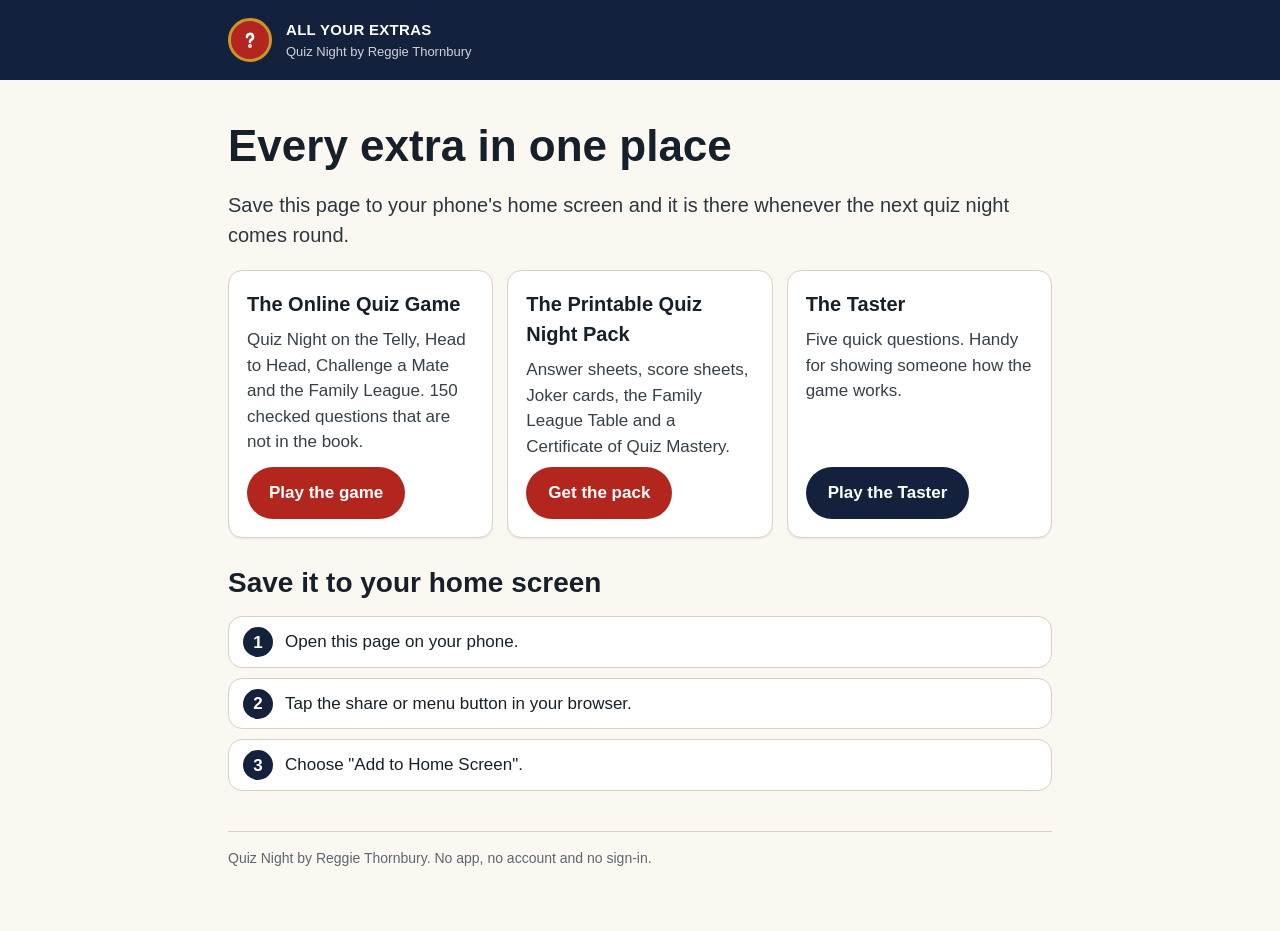
==== extras/index.html @ af7648c6 "Add the Every Extra in One Place page" ====
<!doctype html>
<html lang="en-GB">
<head>
<meta charset="utf-8">
<meta name="viewport" content="width=device-width, initial-scale=1">
<title>Every Extra in One Place: Quiz Night</title>
<meta name="description" content="All the extras for the quiz book: the online game, the printable pack and the Taster.">
<meta name="robots" content="noindex">
<meta name="theme-color" content="#14213d">
<link rel="icon" href="../assets/icon.svg" type="image/svg+xml">
<link rel="stylesheet" href="../assets/style.css">
</head>
<body class="">
<header class="top"><div class="wrap"><div class="badge" aria-hidden="true"><svg viewBox="0 0 24 24" fill="none" stroke="#fff" stroke-width="2.6" stroke-linecap="round" stroke-linejoin="round"><path d="M9 9a3 3 0 1 1 4.2 2.7c-.8.4-1.2 1-1.2 1.8V14"/><circle cx="12" cy="18" r=".6" fill="#fff"/></svg></div><div class="brand">All Your Extras<small>Quiz Night by Reggie Thornbury</small></div></div></header><main class="wrap">
<h1>Every extra in one place</h1>
<p class="lead">Save this page to your phone's home screen and it is there whenever the next quiz night comes round.</p>
<div class="cards">
<div class="card"><h3>The Online Quiz Game</h3><p>Quiz Night on the Telly, Head to Head, Challenge a Mate and the Family League. 150 checked questions that are not in the book.</p><a class="btn" href="../game/">Play the game</a></div>
<div class="card"><h3>The Printable Quiz Night Pack</h3><p>Answer sheets, score sheets, Joker cards, the Family League Table and a Certificate of Quiz Mastery.</p><a class="btn" href="../pack/">Get the pack</a></div>
<div class="card"><h3>The Taster</h3><p>Five quick questions. Handy for showing someone how the game works.</p><a class="btn alt" href="../taster/">Play the Taster</a></div>
</div>
<h2>Save it to your home screen</h2>
<ol class="steps">
<li>Open this page on your phone.</li>
<li>Tap the share or menu button in your browser.</li>
<li>Choose "Add to Home Screen".</li>
</ol>
<p class="foot">Quiz Night by Reggie Thornbury. No app, no account and no sign-in.</p></main>

</body>
</html>
---- assets/style.css ----
:root{
  --ink:#16202a; --paper:#fbf8f2; --card:#ffffff; --line:#d9d2c3;
  --red:#b3261e; --red-d:#8c1c16; --gold:#c9962b; --green:#1f6f43; --navy:#14213d;
  --muted:#5d6670; --radius:14px;
  --font: "Segoe UI", Roboto, "Helvetica Neue", Arial, sans-serif;
}
*{box-sizing:border-box}
html,body{margin:0;padding:0}
body{font-family:var(--font);background:var(--paper);color:var(--ink);line-height:1.5;font-size:17px;-webkit-text-size-adjust:100%}
a{color:var(--red-d)}
img{max-width:100%}
.wrap{max-width:860px;margin:0 auto;padding:20px 18px 48px}
.top{background:var(--navy);color:#fff}
.top .wrap{padding-top:18px;padding-bottom:18px;display:flex;align-items:center;gap:14px}
.brand{font-weight:800;letter-spacing:.02em;font-size:15px;text-transform:uppercase}
.brand small{display:block;font-weight:500;letter-spacing:0;text-transform:none;opacity:.8;font-size:13px}
.badge{width:44px;height:44px;border-radius:50%;background:var(--red);display:grid;place-items:center;flex:none;border:3px solid var(--gold)}
.badge svg{width:24px;height:24px}
h1{font-size:clamp(28px,6vw,44px);line-height:1.1;margin:22px 0 10px}
h2{font-size:clamp(21px,4.2vw,28px);line-height:1.2;margin:28px 0 10px}
p.lead{font-size:clamp(17px,2.6vw,20px);color:#2c3641}
.cards{display:grid;gap:14px;grid-template-columns:repeat(auto-fit,minmax(240px,1fr));margin:18px 0}
.card{background:var(--card);border:1px solid var(--line);border-radius:var(--radius);padding:18px;display:flex;flex-direction:column;gap:8px;box-shadow:0 2px 0 rgba(0,0,0,.04)}
.card h3{margin:0;font-size:20px}
.card p{margin:0;color:#36404a}
.card .btn{margin-top:auto;align-self:flex-start}
.btn{display:inline-flex;align-items:center;justify-content:center;gap:8px;font:inherit;font-weight:700;font-size:17px;border:0;border-radius:999px;padding:13px 22px;background:var(--red);color:#fff;text-decoration:none;cursor:pointer;min-height:48px;transition:transform .08s,background .15s}
.btn:hover{background:var(--red-d)}
.btn:active{transform:scale(.98)}
.btn.alt{background:var(--navy)}
.btn.ghost{background:transparent;color:var(--ink);border:2px solid var(--ink)}
.btn.small{font-size:15px;padding:9px 16px;min-height:40px}
.btn:disabled{opacity:.45;cursor:default}
:focus-visible{outline:4px solid var(--gold);outline-offset:3px}
.note{background:#fff7e6;border:1px solid #ecd9a8;border-radius:var(--radius);padding:14px 16px}
.foot{color:var(--muted);font-size:14px;border-top:1px solid var(--line);margin-top:40px;padding-top:16px}
.steps{counter-reset:s;list-style:none;padding:0;display:grid;gap:10px}
.steps li{counter-increment:s;background:var(--card);border:1px solid var(--line);border-radius:var(--radius);padding:12px 14px 12px 56px;position:relative}
.steps li::before{content:counter(s);position:absolute;left:14px;top:10px;width:30px;height:30px;border-radius:50%;background:var(--navy);color:#fff;display:grid;place-items:center;font-weight:800}
.dl{display:flex;flex-wrap:wrap;align-items:center;justify-content:space-between;gap:10px;background:var(--card);border:1px solid var(--line);border-radius:var(--radius);padding:14px 16px;margin:10px 0}
.dl b{font-size:18px}
.dl span{display:block;color:var(--muted);font-size:15px}

/* ---------- quiz screens ---------- */
.screen{min-height:100vh;display:flex;flex-direction:column}
.qhead{display:flex;justify-content:space-between;align-items:center;gap:10px;color:var(--muted);font-weight:700;font-size:15px}
.cat{display:inline-block;background:var(--navy);color:#fff;border-radius:999px;padding:4px 12px;font-size:13px;letter-spacing:.04em;text-transform:uppercase}
.qtext{font-size:clamp(22px,4.6vw,40px);line-height:1.2;font-weight:800;margin:14px 0 18px}
.opts{display:grid;gap:10px;grid-template-columns:1fr}
@media(min-width:700px){.opts{grid-template-columns:1fr 1fr}}
.opt{display:flex;gap:12px;align-items:center;text-align:left;font:inherit;font-size:clamp(17px,2.6vw,24px);font-weight:600;background:var(--card);color:var(--ink);border:2px solid var(--line);border-radius:var(--radius);padding:14px 16px;min-height:60px;cursor:pointer}
.opt .L{flex:none;width:36px;height:36px;border-radius:50%;background:var(--navy);color:#fff;display:grid;place-items:center;font-weight:800;font-size:17px}
.opt.right{border-color:var(--green);background:#e6f4ec}
.opt.right .L{background:var(--green)}
.opt.wrong{border-color:var(--red);background:#fbe9e7}
.opt.wrong .L{background:var(--red)}
.opt:disabled{cursor:default}
.fact{margin-top:14px;padding:14px 16px;border-radius:var(--radius);background:#eef2f7;border-left:6px solid var(--navy);font-size:clamp(16px,2.3vw,20px)}
.row{display:flex;flex-wrap:wrap;gap:10px;align-items:center;margin-top:16px}
.field{display:flex;flex-direction:column;gap:6px;margin:10px 0}
.field label{font-weight:700}
input[type=text]{font:inherit;font-size:18px;padding:12px 14px;border:2px solid var(--line);border-radius:10px;background:#fff;min-height:48px;width:100%}
input[type=text]:focus{border-color:var(--navy)}
.seg{display:flex;flex-wrap:wrap;gap:8px}
.seg button{font:inherit;font-weight:700;border:2px solid var(--ink);background:#fff;color:var(--ink);border-radius:999px;padding:9px 16px;min-height:44px;cursor:pointer}
.seg button[aria-pressed=true]{background:var(--ink);color:#fff}
.timer{height:12px;border-radius:999px;background:#e3dccd;overflow:hidden;margin-top:8px}
.timer i{display:block;height:100%;background:var(--gold);width:100%;transition:width .25s linear}
.big-score{font-size:clamp(48px,12vw,96px);font-weight:900;line-height:1;margin:8px 0}
table.league{width:100%;border-collapse:collapse;background:#fff;border-radius:var(--radius);overflow:hidden}
table.league th,table.league td{padding:10px 12px;border-bottom:1px solid var(--line);text-align:left}
table.league th{background:var(--navy);color:#fff;font-size:14px;text-transform:uppercase;letter-spacing:.04em}
table.league td.n{text-align:right;font-variant-numeric:tabular-nums}
table.league th.n{text-align:right}
.share{width:100%;font:inherit;font-size:15px;padding:10px;border:2px dashed var(--line);border-radius:10px;background:#fff}
.vs{display:grid;grid-template-columns:1fr auto 1fr;gap:12px;align-items:center;text-align:center;margin:18px 0}
.vs .p{background:#fff;border:1px solid var(--line);border-radius:var(--radius);padding:14px}
.vs .p b{display:block;font-size:20px}
.vs .p .s{font-size:44px;font-weight:900}
.vs .mid{font-weight:900;color:var(--muted)}
.ticks{display:flex;gap:4px;justify-content:center;flex-wrap:wrap;margin-top:6px}
.ticks i{width:14px;height:14px;border-radius:4px;background:#e3dccd}
.ticks i.y{background:var(--green)}
.ticks i.n{background:var(--red)}

/* ---------- telly mode ---------- */
body.telly{background:var(--navy);color:#fff}
body.telly .wrap{max-width:1400px}
body.telly .qhead{color:#c8d0dc;font-size:clamp(16px,1.8vw,26px)}
body.telly .cat{background:var(--gold);color:var(--navy);font-size:clamp(13px,1.3vw,20px)}
body.telly .qtext{font-size:clamp(28px,4.4vw,72px);color:#fff}
body.telly .opt{font-size:clamp(20px,2.6vw,42px);background:#1f2f52;color:#fff;border-color:#33466f;min-height:clamp(64px,9vh,120px)}
body.telly .opt .L{background:var(--gold);color:var(--navy);width:clamp(36px,3.4vw,58px);height:clamp(36px,3.4vw,58px);font-size:clamp(17px,1.8vw,30px)}
body.telly .opt.right{background:#1d5a3a;border-color:#4fc184}
body.telly .opt.right .L{background:#4fc184}
body.telly .opt.dim{opacity:.35}
body.telly .fact{background:#22355d;color:#fff;border-left-color:var(--gold);font-size:clamp(17px,2vw,32px)}
body.telly .timer{background:#2b3d63;height:clamp(12px,1.4vh,20px)}
body.telly .clock{font-size:clamp(28px,4vw,64px);font-weight:900;color:var(--gold);font-variant-numeric:tabular-nums}
body.telly .btn.ghost{color:#fff;border-color:#fff}
.board{display:flex;flex-wrap:wrap;gap:10px;margin-top:18px}
.team{flex:1 1 140px;background:#1f2f52;border:2px solid #33466f;border-radius:var(--radius);padding:10px 14px;color:#fff;font:inherit;text-align:left;cursor:default}
.team b{display:block;font-size:clamp(16px,1.6vw,26px)}
.team .pts{font-size:clamp(26px,3vw,48px);font-weight:900;color:var(--gold)}
button.team{cursor:pointer}
button.team[aria-pressed=true]{background:#1d5a3a;border-color:#4fc184}
.podium{display:flex;align-items:flex-end;justify-content:center;gap:14px;margin:30px 0 10px;min-height:46vh}
.step{width:min(28vw,240px);text-align:center;color:#fff}
.step .blk{border-radius:12px 12px 0 0;display:grid;place-items:start center;padding-top:14px;font-weight:900;font-size:clamp(32px,5vw,72px)}
.step.s1 .blk{background:var(--gold);color:var(--navy);height:32vh}
.step.s2 .blk{background:#b7c0cc;color:var(--navy);height:22vh}
.step.s3 .blk{background:#b77b4a;color:#fff;height:15vh}
.step .nm{font-weight:800;font-size:clamp(18px,2.2vw,34px);margin-bottom:6px}
.step .sc{opacity:.85;margin-bottom:8px;font-size:clamp(15px,1.6vw,24px)}

/* ---------- head to head ---------- */
body.h2h{background:#111;color:#fff;overflow:hidden}
.h2h-wrap{position:fixed;inset:0;display:grid;grid-template-rows:1fr auto 1fr}
.half{display:flex;flex-direction:column;justify-content:center;gap:8px;padding:12px 14px;min-height:0}
.half.p1{background:#14213d}
.half.p2{background:#4a1512;transform:rotate(180deg)}
.half .who{display:flex;justify-content:space-between;font-weight:800;font-size:clamp(15px,2.2vh,22px)}
.half .who .sc{color:var(--gold)}
.half .hq{font-weight:800;font-size:clamp(16px,2.6vh,30px);line-height:1.2}
.half .hopts{display:grid;grid-template-columns:1fr 1fr;gap:8px}
.half .opt{min-height:clamp(44px,7vh,80px);font-size:clamp(14px,2vh,22px);padding:8px 10px;background:rgba(255,255,255,.95)}
.half.locked .opt{opacity:.35}
.half .msg{min-height:1.4em;font-weight:800;color:var(--gold);font-size:clamp(14px,2vh,20px)}
.midbar{background:#000;color:#fff;display:flex;align-items:center;justify-content:space-between;gap:10px;padding:8px 12px;font-weight:700;font-size:clamp(13px,1.8vh,18px)}
.midbar .fact-mini{flex:1;text-align:center;font-weight:500;opacity:.9}
.hidden{display:none !important}
@media (prefers-reduced-motion: reduce){*{transition:none !important}}
body.telly .btn{font-size:clamp(17px,1.5vw,28px);padding:clamp(12px,1.1vw,20px) clamp(20px,2vw,36px);min-height:clamp(48px,4.5vw,80px)}
body.telly .btn.small{font-size:clamp(15px,1.2vw,22px)}
body.telly .btn.alt{background:var(--gold);color:var(--navy)}
body.telly .btn.alt:disabled{opacity:.7}
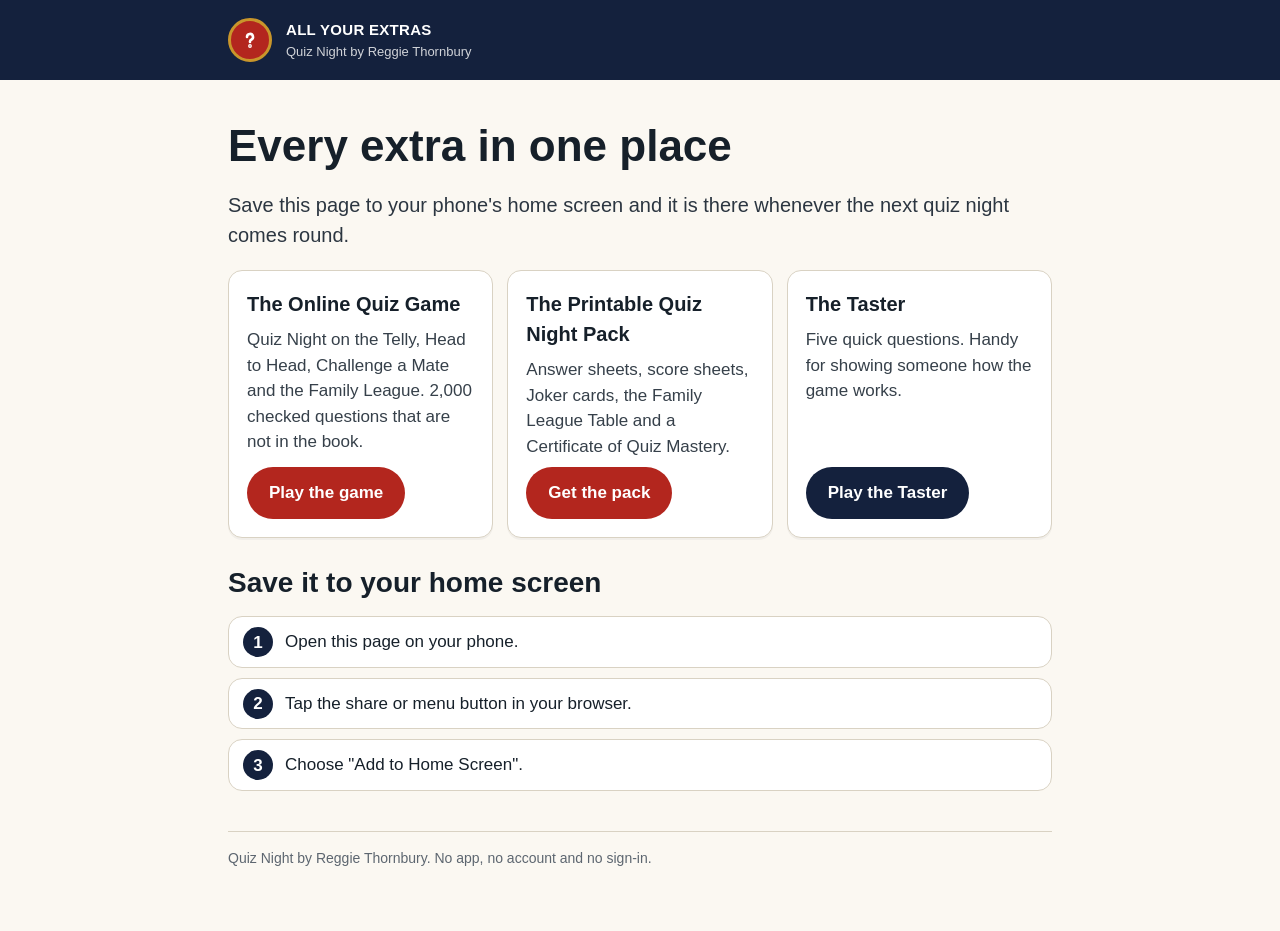
==== commit 4b2b7515: "Extras page: 2,000 (27 Nov)" ====
--- a/extras/index.html
+++ b/extras/index.html
@@ -15,7 +15,7 @@
 <h1>Every extra in one place</h1>
 <p class="lead">Save this page to your phone's home screen and it is there whenever the next quiz night comes round.</p>
 <div class="cards">
-<div class="card"><h3>The Online Quiz Game</h3><p>Quiz Night on the Telly, Head to Head, Challenge a Mate and the Family League. 150 checked questions that are not in the book.</p><a class="btn" href="../game/">Play the game</a></div>
+<div class="card"><h3>The Online Quiz Game</h3><p>Quiz Night on the Telly, Head to Head, Challenge a Mate and the Family League. 2,000 checked questions that are not in the book.</p><a class="btn" href="../game/">Play the game</a></div>
 <div class="card"><h3>The Printable Quiz Night Pack</h3><p>Answer sheets, score sheets, Joker cards, the Family League Table and a Certificate of Quiz Mastery.</p><a class="btn" href="../pack/">Get the pack</a></div>
 <div class="card"><h3>The Taster</h3><p>Five quick questions. Handy for showing someone how the game works.</p><a class="btn alt" href="../taster/">Play the Taster</a></div>
 </div>
